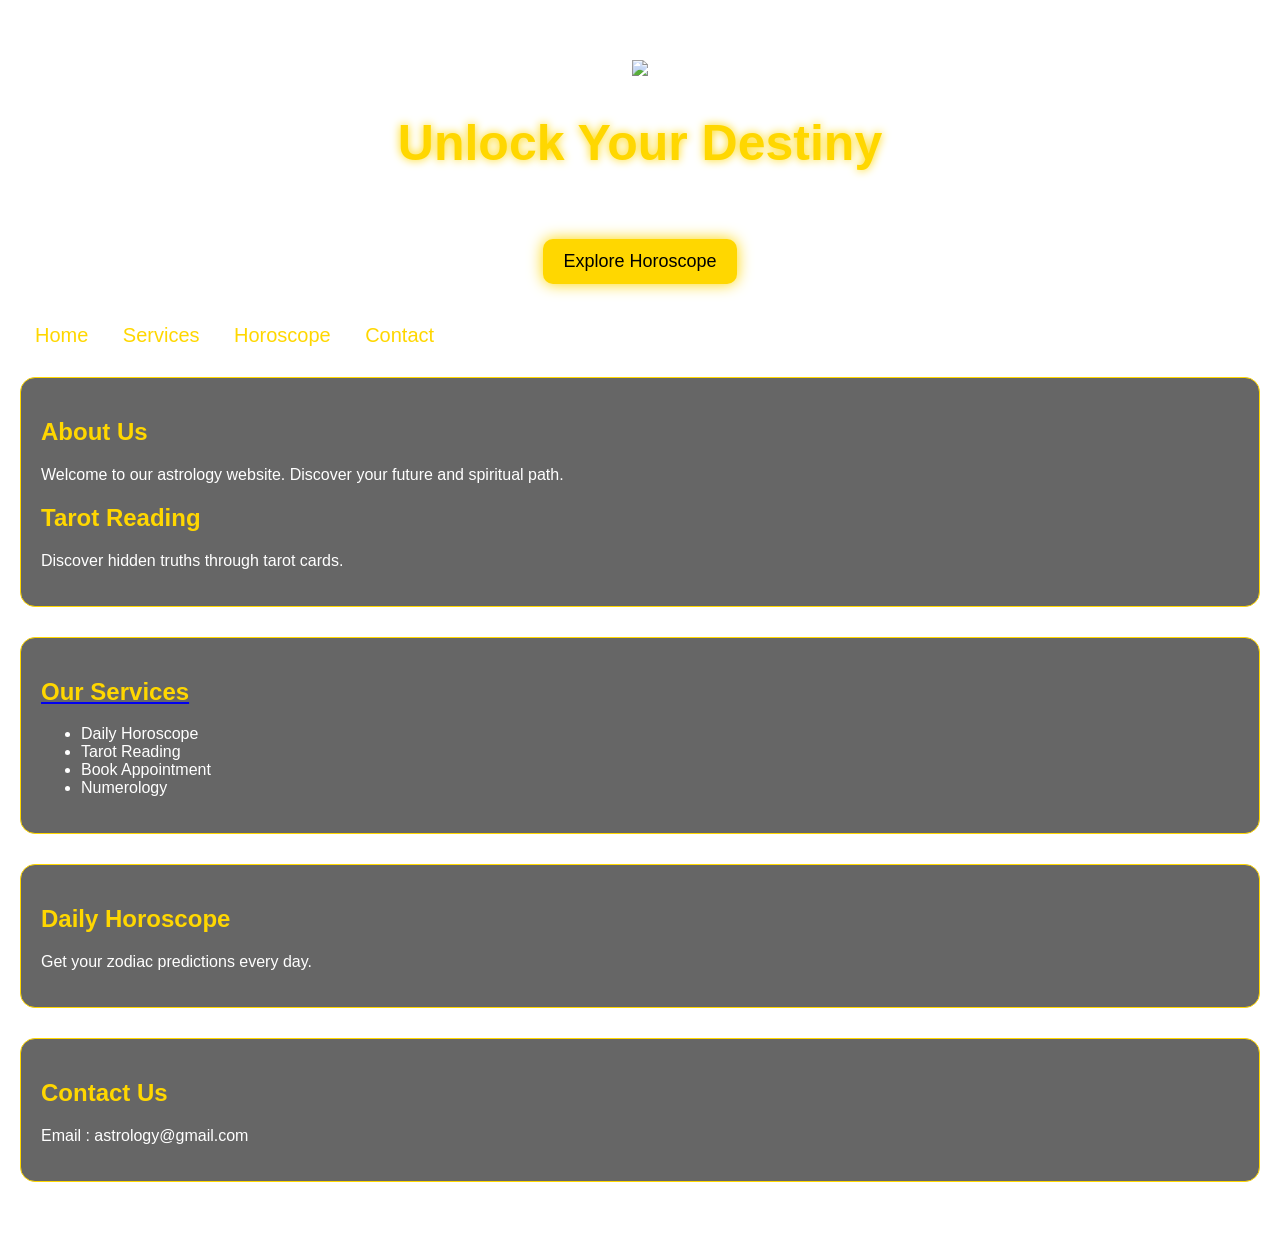
==== index.html @ 722fa4d4 "Astrology website" ====
<!DOCTYPE html>
<html lang="en">
<head>
    <meta charset="UTF-8">
    <meta name="viewport" content="width=device-width, initial-scale=1.0">
    <title>Astrology Website</title>

    <link rel="stylesheet" href="style.css">
</head>

<body>
    <header>
        <img src="https://cdn-icons-png.flaticon.com/512/3659/3659899.png" width="120">

        <h1>Unlock Your Destiny</h1>

        <p>Astrology & Spiritual Guidance</p>

        <button onclick="showMessage()">
            Explore Horoscope
        </button>
    </header>
<nav>

<a href="index.html">Home</a>

<a href="services.html">Services</a>

<a href="horoscope.html">Horoscope</a>

<a href="contact.html">Contact</a>

</nav>
    <section>
        <h2>About Us</h2>

        <p>
            Welcome to our astrology website.
            Discover your future and spiritual path.
        </p>

    <h2>Tarot Reading</h2>

    <p>
        Discover hidden truths through tarot cards.
    </p>

    </section>

    <section>
        <a href="services.html">
<h2>Our Services</h2>
</a>

        <ul>
            <li>Daily Horoscope</li>
            <li>Tarot Reading</li>
            <li>Book Appointment</li>
            <li>Numerology</li>
        </ul>
    </section>

    <section>
        <h2>Daily Horoscope</h2>

        <p>
            Get your zodiac predictions every day.
        </p>
    </section>

    <section>
        <h2>Contact Us</h2>

        <p>Email : astrology@gmail.com</p>
    </section>

    <script src="script.js"></script>
<footer>

<p>© 2026 Astrology Website | Designed by Dhanush</p>

</footer>
</body>
</html>
---- style.css ----
body{
    margin:0;
    padding:20px;

    background:url('https://images.unsplash.com/photo-1518562180175-34a163b1a9a6');

    background-size:cover;

    color:white;

    font-family:Arial;
}

header{
    text-align:center;

    padding:40px;
}

h1{
    font-size:50px;

    color:gold;

    text-shadow:0px 0px 10px gold;
}

h2{
    color:gold;
}

section{
    margin-top:30px;

    padding:20px;

    border-radius:15px;

    background:rgba(0,0,0,0.6);

    border:1px solid gold;
}

button{
    padding:12px 20px;
    background:gold;
    border:none;
    border-radius:10px;
    font-size:18px;
    cursor:pointer;

    box-shadow:0px 0px 15px gold;
}button:hover{
    background:white;
    color:black;
}
    margin-top:20px;
}
nav{
    text-align:center;
    margin-bottom:30px;
}

nav a{
    color:gold;
    text-decoration:none;
    margin:15px;
    font-size:20px;
}

nav a:hover{
    color:white;
}
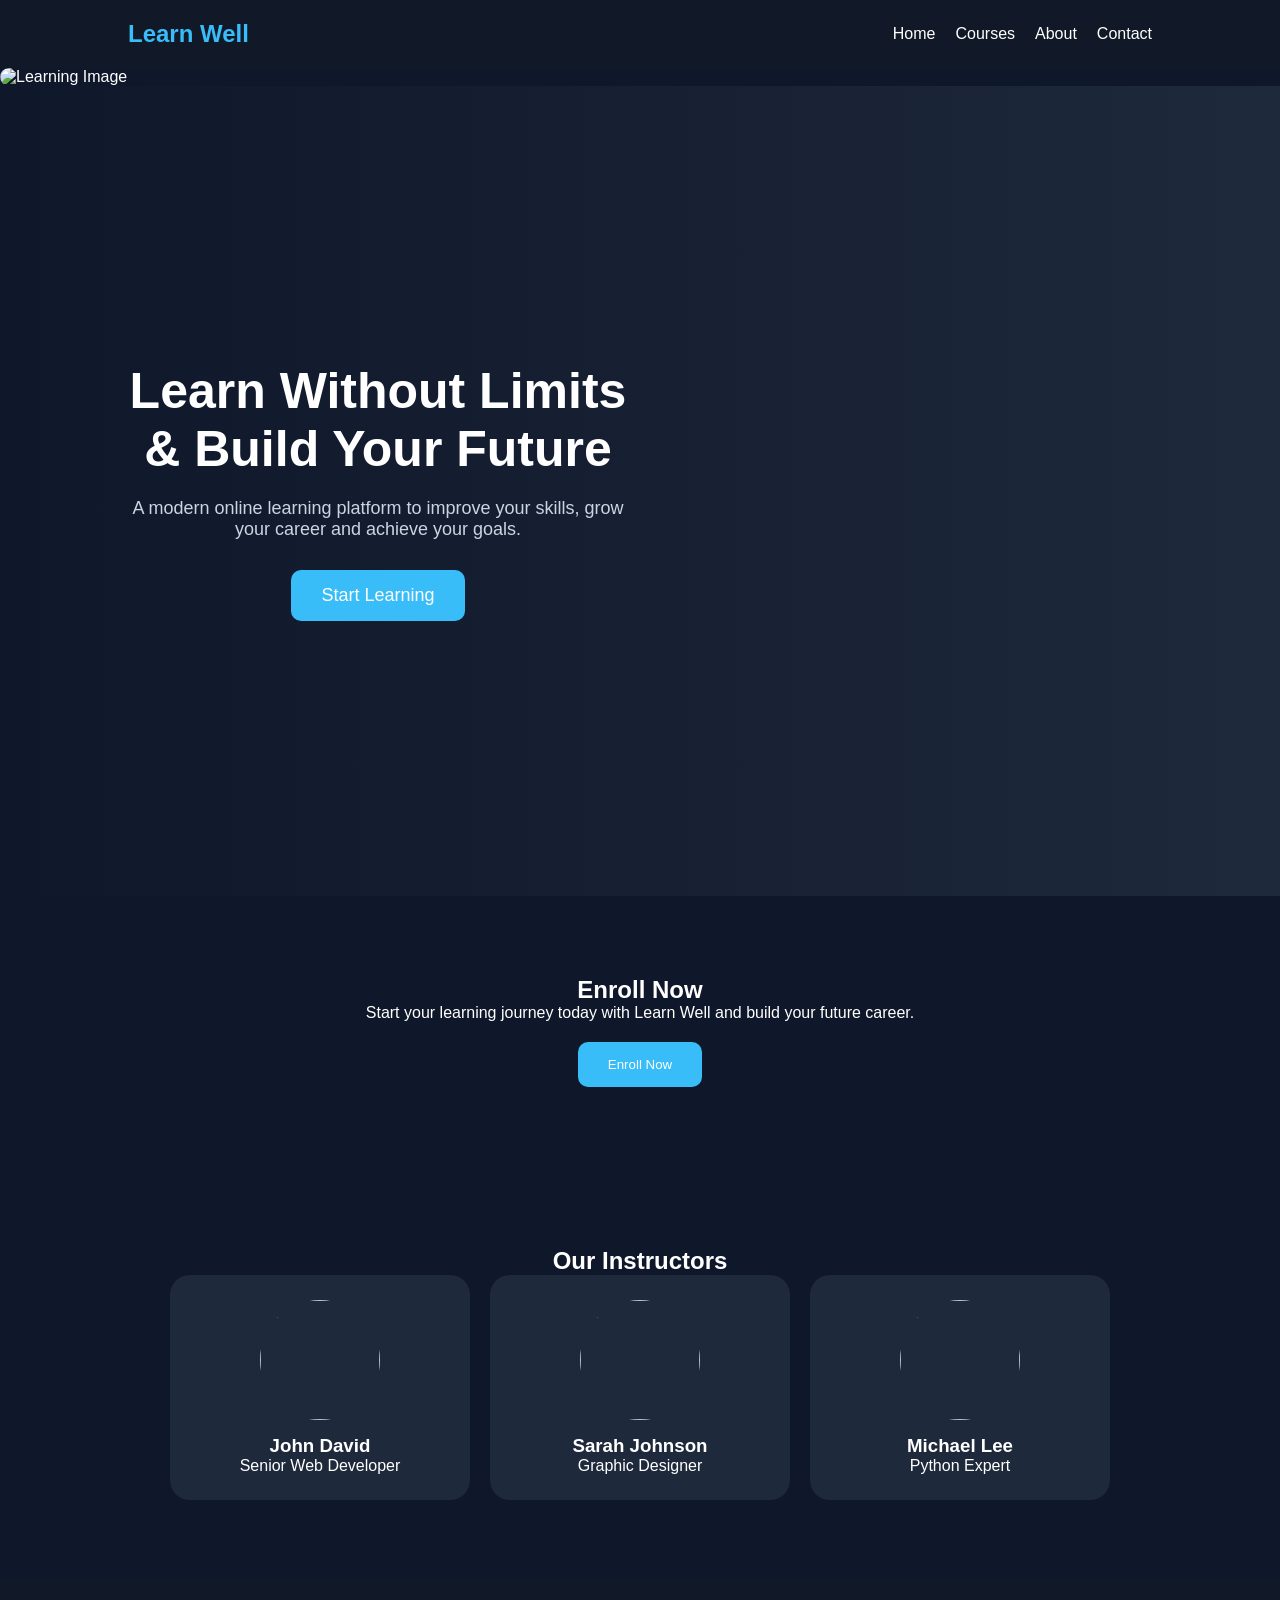
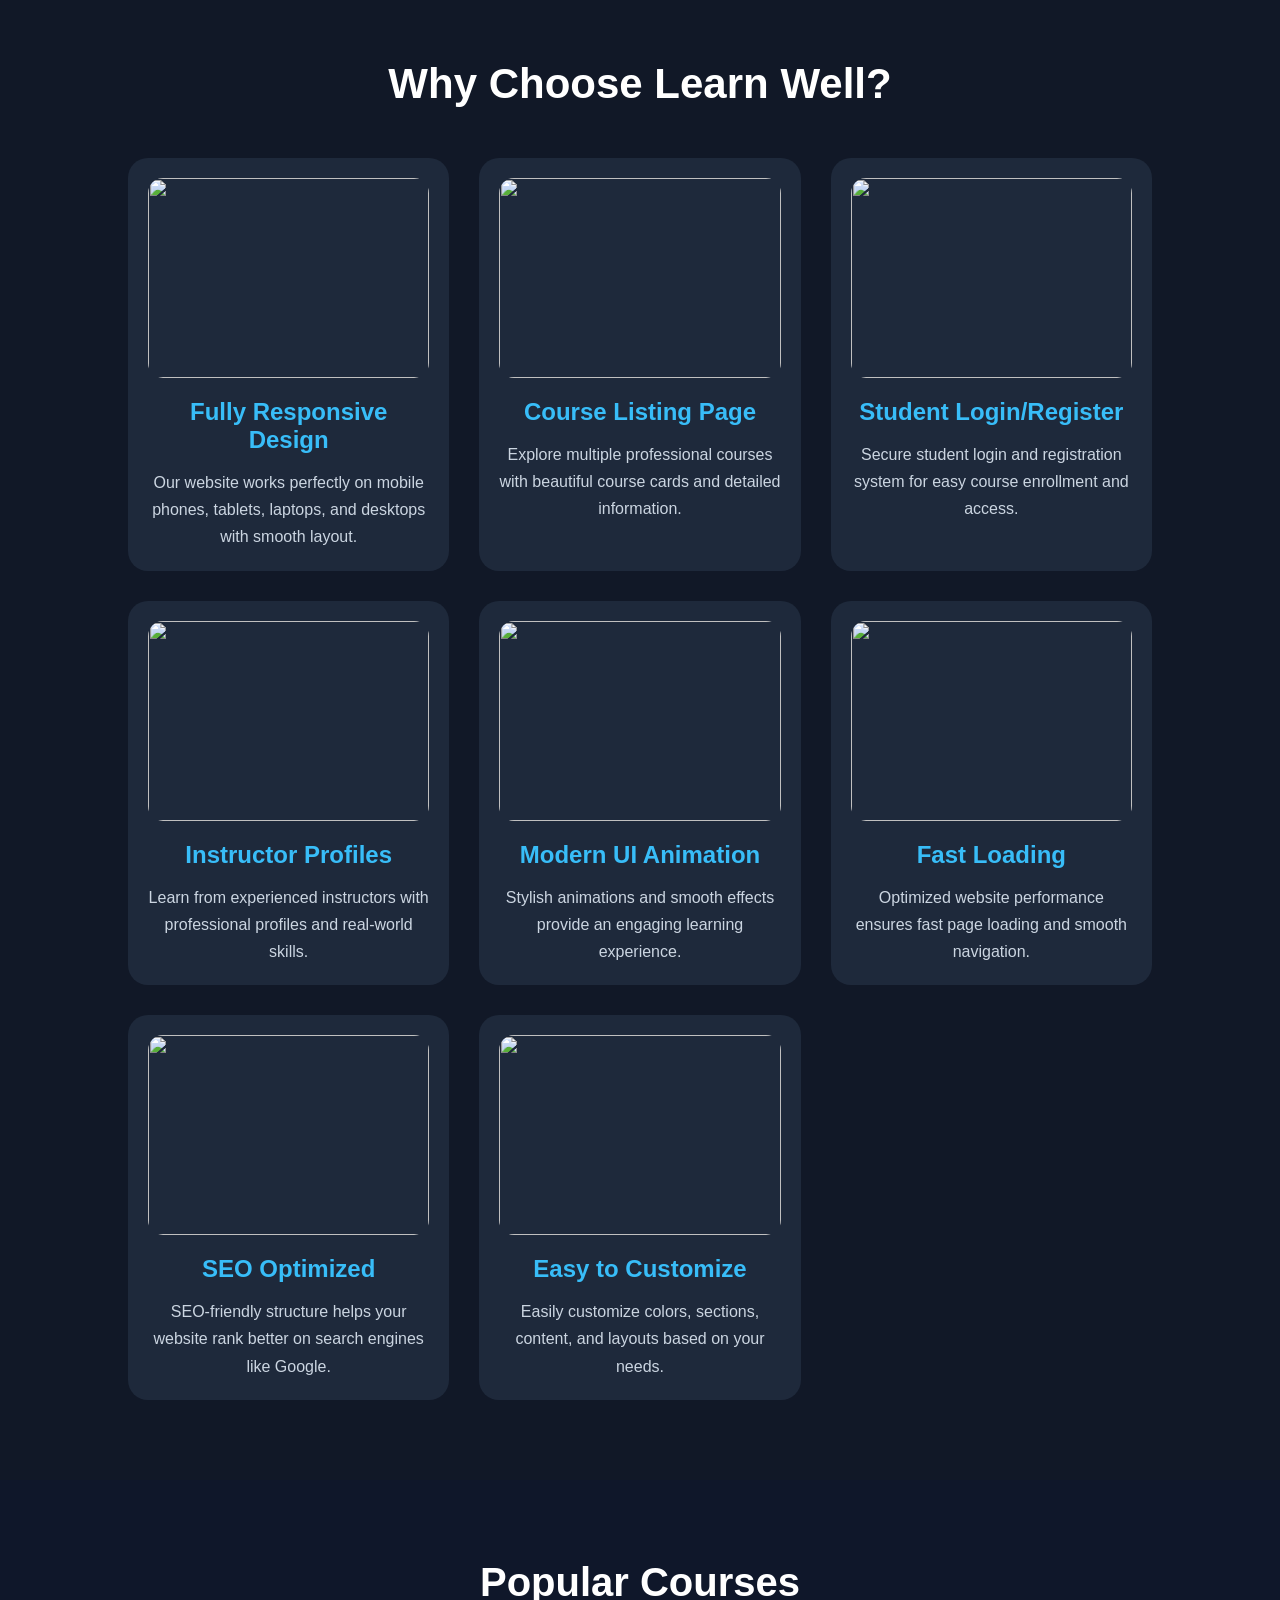
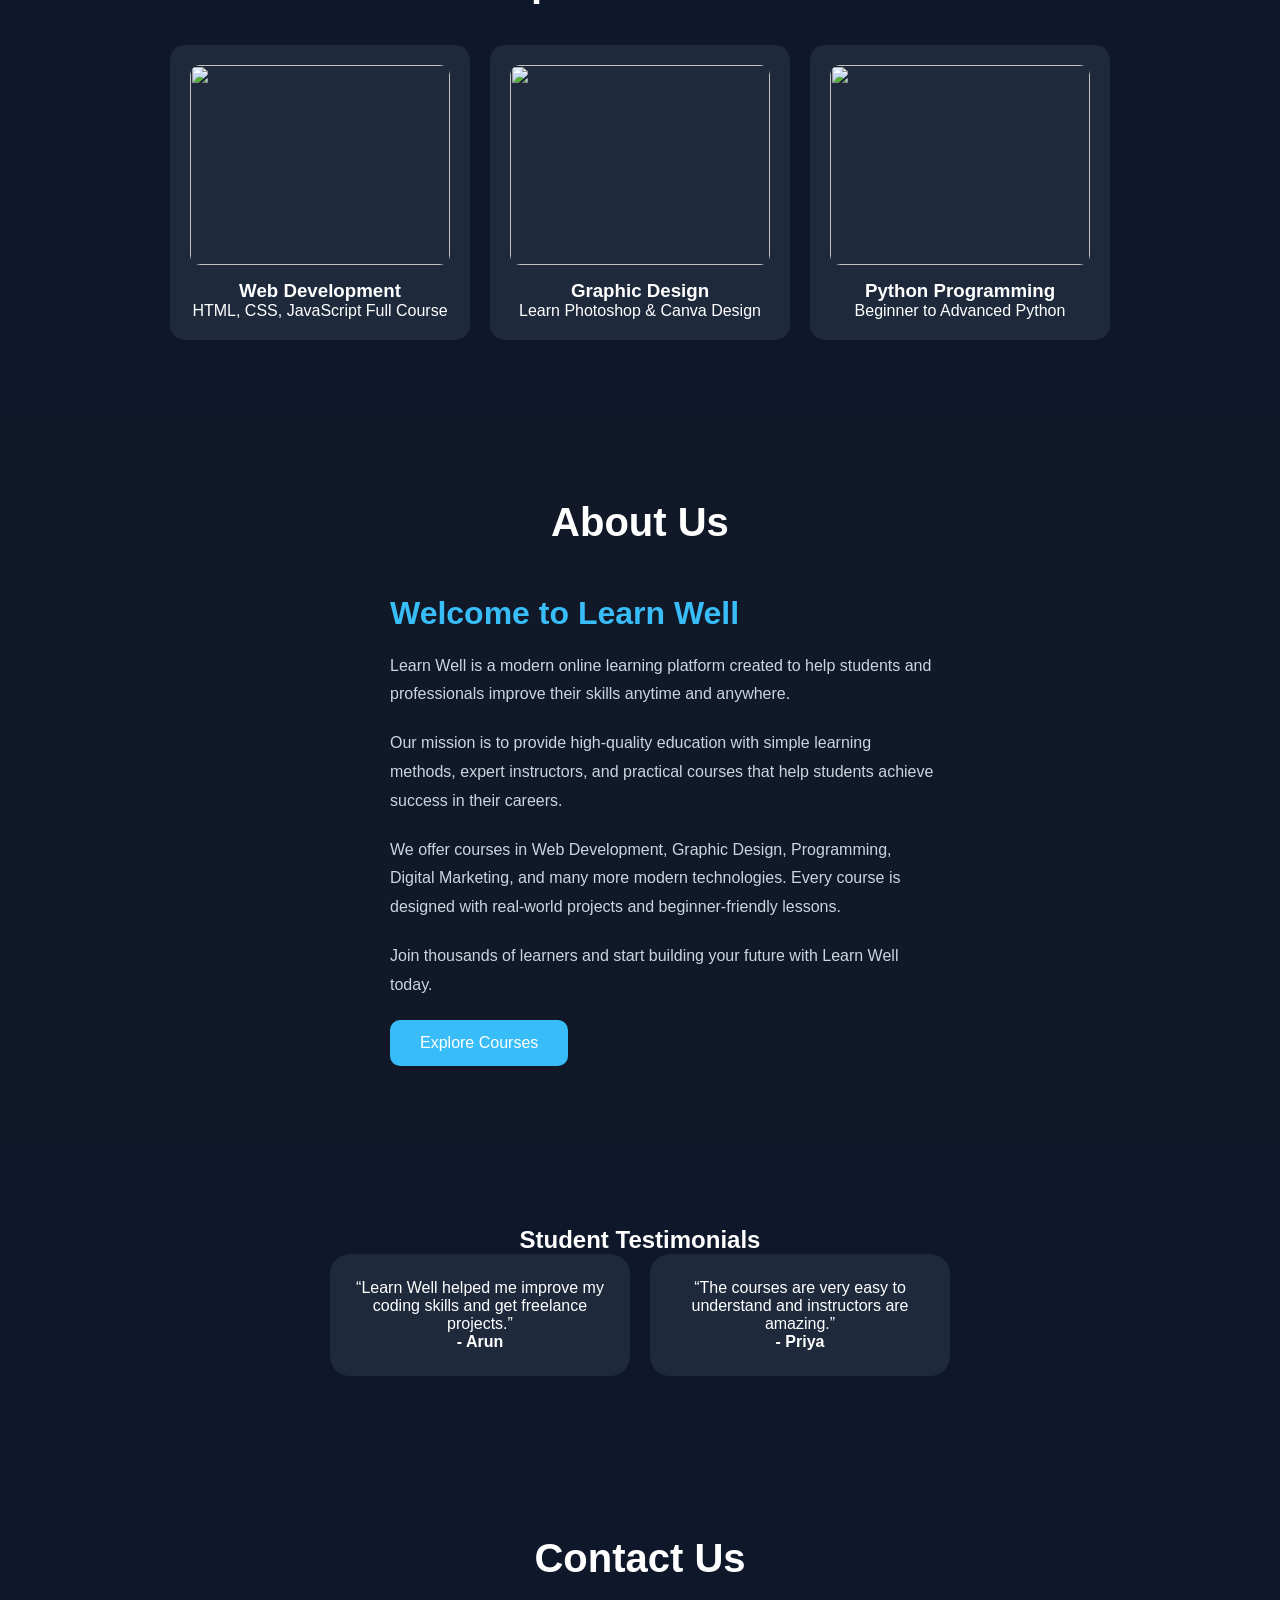
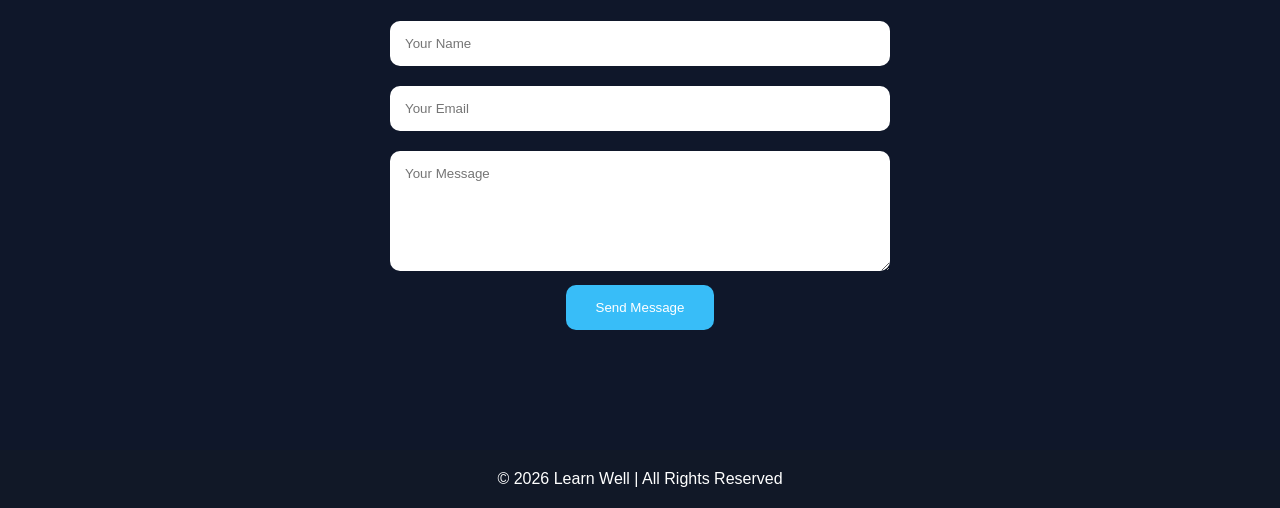
==== commit 4564b784: "Online course website learn well" ====
--- a/index.html
+++ b/index.html
@@ -1,84 +1,325 @@
 <!DOCTYPE html>
 <html lang="en">
 <head>
-    <meta charset="UTF-8">
-    <meta name="viewport" content="width=device-width, initial-scale=1.0">
-    <title>Astrology Website</title>
-
-    <link rel="stylesheet" href="style.css">
+  <meta charset="UTF-8" />
+  <meta name="viewport" content="width=device-width, initial-scale=1.0"/>
+  <title>Learn Well</title>
+  <link rel="stylesheet" href="style.css"/>
 </head>
-
 <body>
-    <header>
-        <img src="https://cdn-icons-png.flaticon.com/512/3659/3659899.png" width="120">
-
-        <h1>Unlock Your Destiny</h1>
-
-        <p>Astrology & Spiritual Guidance</p>
-
-        <button onclick="showMessage()">
-            Explore Horoscope
-        </button>
-    </header>
-<nav>
-
-<a href="index.html">Home</a>
-
-<a href="services.html">Services</a>
-
-<a href="horoscope.html">Horoscope</a>
-
-<a href="contact.html">Contact</a>
-
-</nav>
-    <section>
-        <h2>About Us</h2>
-
-        <p>
-            Welcome to our astrology website.
-            Discover your future and spiritual path.
-        </p>
-
-    <h2>Tarot Reading</h2>
-
-    <p>
-        Discover hidden truths through tarot cards.
-    </p>
-
-    </section>
-
-    <section>
-        <a href="services.html">
-<h2>Our Services</h2>
+
+  <!-- Navbar -->
+  <header>
+    <nav class="navbar">
+      <h2 class="logo">Learn Well</h2>
+
+      <ul class="nav-links">
+        <li><a href="#home">Home</a></li>
+        <li><a href="#courses">Courses</a></li>
+        <li><a href="#about">About</a></li>
+        <li><a href="#contact">Contact</a></li>
+      </ul>
+    </nav>
+  </header>
+
+  <!-- Hero Section -->
+<div class="hero-image">
+  <img src="https://images.unsplash.com/photo-1522202176988-66273c2fd55f" alt="Learning Image">
+</div>
+  <section class="hero">
+    <div class="hero-content">
+      <h1>Learn Without Limits & Build Your Future</h1>
+      <p>
+        A modern online learning platform to improve your skills,
+        grow your career and achieve your goals.
+      </p>
+
+      <a href="courses.html">
+  <button>Start Learning</button>
 </a>
-
-        <ul>
-            <li>Daily Horoscope</li>
-            <li>Tarot Reading</li>
-            <li>Book Appointment</li>
-            <li>Numerology</li>
-        </ul>
-    </section>
-
-    <section>
-        <h2>Daily Horoscope</h2>
-
-        <p>
-            Get your zodiac predictions every day.
-        </p>
-    </section>
-
-    <section>
-        <h2>Contact Us</h2>
-
-        <p>Email : astrology@gmail.com</p>
-    </section>
-
-    <script src="script.js"></script>
-<footer>
-
-<p>© 2026 Astrology Website | Designed by Dhanush</p>
-
-</footer>
+    </div>
+  </section>
+<section class="enroll">
+
+  <h2>Enroll Now</h2>
+
+  <p>
+    Start your learning journey today with Learn Well
+    and build your future career.
+  </p>
+
+ <a href="enroll.html">
+  <button>Enroll Now</button>
+</a>
+</section>
+<section class="instructors">
+
+  <h2>Our Instructors</h2>
+
+  <div class="instructor-container">
+
+    <div class="instructor-card">
+      <img src="https://images.unsplash.com/photo-1500648767791-00dcc994a43e" alt="">
+
+      <h3>John David</h3>
+
+      <p>Senior Web Developer</p>
+    </div>
+
+    <div class="instructor-card">
+      <img src="https://images.unsplash.com/photo-1494790108377-be9c29b29330" alt="">
+
+      <h3>Sarah Johnson</h3>
+
+      <p>Graphic Designer</p>
+    </div>
+
+    <div class="instructor-card">
+      <img src="https://images.unsplash.com/photo-1506794778202-cad84cf45f1d" alt="">
+
+      <h3>Michael Lee</h3>
+
+      <p>Python Expert</p>
+    </div>
+
+  </div>
+
+</section>
+<!-- Key Features -->
+<section class="features">
+
+  <h2>Why Choose Learn Well?</h2>
+
+  <div class="feature-container">
+
+    <!-- Feature 1 -->
+    <div class="feature-box">
+      <img src="https://images.unsplash.com/photo-1516321318423-f06f85e504b3" alt="">
+
+      <h3>Fully Responsive Design</h3>
+
+      <p>
+        Our website works perfectly on mobile phones,
+        tablets, laptops, and desktops with smooth layout.
+      </p>
+    </div>
+
+    <!-- Feature 2 -->
+    <div class="feature-box">
+      <img src="https://images.unsplash.com/photo-1498050108023-c5249f4df085" alt="">
+
+      <h3> Course Listing Page</h3>
+
+      <p>
+        Explore multiple professional courses with
+        beautiful course cards and detailed information.
+      </p>
+    </div>
+
+    <!-- Feature 3 -->
+    <div class="feature-box">
+      <img src="https://images.unsplash.com/photo-1521791136064-7986c2920216" alt="">
+
+      <h3>Student Login/Register</h3>
+
+      <p>
+        Secure student login and registration system
+        for easy course enrollment and access.
+      </p>
+    </div>
+
+    <!-- Feature 4 -->
+    <div class="feature-box">
+      <img src="https://images.unsplash.com/photo-1500648767791-00dcc994a43e" alt="">
+
+      <h3> Instructor Profiles</h3>
+
+      <p>
+        Learn from experienced instructors with
+        professional profiles and real-world skills.
+      </p>
+    </div>
+
+    <!-- Feature 5 -->
+    <div class="feature-box">
+      <img src="https://images.unsplash.com/photo-1461749280684-dccba630e2f6" alt="">
+
+      <h3>Modern UI Animation</h3>
+
+      <p>
+        Stylish animations and smooth effects
+        provide an engaging learning experience.
+      </p>
+    </div>
+
+    <!-- Feature 6 -->
+    <div class="feature-box">
+      <img src="https://images.unsplash.com/photo-1518770660439-4636190af475" alt="">
+
+      <h3>Fast Loading</h3>
+
+      <p>
+        Optimized website performance ensures
+        fast page loading and smooth navigation.
+      </p>
+    </div>
+
+    <!-- Feature 7 -->
+    <div class="feature-box">
+      <img src="https://images.unsplash.com/photo-1552664730-d307ca884978" alt="">
+
+      <h3> SEO Optimized</h3>
+
+      <p>
+        SEO-friendly structure helps your website
+        rank better on search engines like Google.
+      </p>
+    </div>
+
+    <!-- Feature 8 -->
+    <div class="feature-box">
+      <img src="https://images.unsplash.com/photo-1454165804606-c3d57bc86b40" alt="">
+
+      <h3> Easy to Customize</h3>
+
+      <p>
+        Easily customize colors, sections,
+        content, and layouts based on your needs.
+      </p>
+    </div>
+
+  </div>
+
+</section>
+  <!-- Courses -->
+  <section class="courses" id="courses">
+    <h2>Popular Courses</h2>
+
+    <div class="course-container">
+
+  <!-- Web Development -->
+  <div class="course-card">
+    <img src="https://images.unsplash.com/photo-1498050108023-c5249f4df085" alt="">
+
+    <h3>Web Development</h3>
+
+    <p>HTML, CSS, JavaScript Full Course</p>
+  </div>
+
+  <!-- Graphic Design -->
+  <div class="course-card">
+    <img src="https://images.unsplash.com/photo-1626785774573-4b799315345d" alt="">
+
+    <h3>Graphic Design</h3>
+
+    <p>Learn Photoshop & Canva Design</p>
+  </div>
+
+  <!-- Python -->
+  <div class="course-card">
+    <img src="https://images.unsplash.com/photo-1526379095098-d400fd0bf935" alt="">
+
+    <h3>Python Programming</h3>
+
+    <p>Beginner to Advanced Python</p>
+  </div>
+
+</div>
+  </section>
+
+  <!-- About -->
+<section class="about" id="about">
+
+  <h2>About Us</h2>
+
+  <div class="about-container">
+
+    <div class="about-image">
+      <img src="https://images.unsplash.com/photo-1516321318423-f06f85e504b3" alt="">
+    </div>
+
+    <div class="about-content">
+
+      <h3>Welcome to Learn Well</h3>
+
+      <p>
+        Learn Well is a modern online learning platform created
+        to help students and professionals improve their skills
+        anytime and anywhere.
+      </p>
+
+      <p>
+        Our mission is to provide high-quality education with
+        simple learning methods, expert instructors, and
+        practical courses that help students achieve success
+        in their careers.
+      </p>
+
+      <p>
+        We offer courses in Web Development, Graphic Design,
+        Programming, Digital Marketing, and many more modern
+        technologies. Every course is designed with real-world
+        projects and beginner-friendly lessons.
+      </p>
+
+      <p>
+        Join thousands of learners and start building your
+        future with Learn Well today.
+      </p>
+
+      <a href="courses.html">
+  <button>Explore Courses</button>
+</a>
+
+    </div>
+
+  </div>
+
+</section>
+<section class="testimonials">
+
+  <h2>Student Testimonials</h2>
+
+  <div class="testimonial-container">
+
+    <div class="testimonial-card">
+      <p>
+        “Learn Well helped me improve my coding skills
+        and get freelance projects.”
+      </p>
+
+      <h4>- Arun</h4>
+    </div>
+
+    <div class="testimonial-card">
+      <p>
+        “The courses are very easy to understand and
+        instructors are amazing.”
+      </p>
+
+      <h4>- Priya</h4>
+    </div>
+
+  </div>
+
+</section>
+  <!-- Contact -->
+  <section class="contact" id="contact">
+    <h2>Contact Us</h2>
+
+    <form>
+      <input type="text" placeholder="Your Name" required>
+      <input type="email" placeholder="Your Email" required>
+      <textarea placeholder="Your Message"></textarea>
+
+      <button type="submit">Send Message</button>
+    </form>
+  </section>
+
+  <footer>
+    <p>© 2026 Learn Well | All Rights Reserved</p>
+  </footer>
+
+  <script src="script. js"></script>
 </body>
 </html>
--- a/style.css
+++ b/style.css
@@ -1,73 +1,462 @@
+*{
+  margin:0;
+  padding:0;
+  box-sizing:border-box;
+  font-family:Arial, sans-serif;
+}
+
 body{
-    margin:0;
-    padding:20px;
-
-    background:url('https://images.unsplash.com/photo-1518562180175-34a163b1a9a6');
-
-    background-size:cover;
-
-    color:white;
-
-    font-family:Arial;
-}
-
-header{
-    text-align:center;
-
-    padding:40px;
-}
-
-h1{
-    font-size:50px;
-
-    color:gold;
-
-    text-shadow:0px 0px 10px gold;
-}
-
-h2{
-    color:gold;
-}
-
-section{
-    margin-top:30px;
-
-    padding:20px;
-
-    border-radius:15px;
-
-    background:rgba(0,0,0,0.6);
-
-    border:1px solid gold;
-}
-
-button{
-    padding:12px 20px;
-    background:gold;
-    border:none;
-    border-radius:10px;
-    font-size:18px;
-    cursor:pointer;
-
-    box-shadow:0px 0px 15px gold;
-}button:hover{
-    background:white;
-    color:black;
-}
-    margin-top:20px;
-}
-nav{
-    text-align:center;
-    margin-bottom:30px;
-}
-
-nav a{
-    color:gold;
-    text-decoration:none;
-    margin:15px;
-    font-size:20px;
-}
-
-nav a:hover{
-    color:white;
+  background:#0f172a;
+  color:white;
+}
+
+/* Navbar */
+.navbar{
+  display:flex;
+  justify-content:space-between;
+  align-items:center;
+  padding:20px 10%;
+  background:#111827;
+}
+
+.logo{
+  color:#38bdf8;
+}
+
+.nav-links{
+  display:flex;
+  list-style:none;
+}
+
+.nav-links li{
+  margin-left:20px;
+}
+
+.nav-links a{
+  color:white;
+  text-decoration:none;
+  transition:0.3s;
+}
+
+.nav-links a:hover{
+  color:#38bdf8;
+}
+
+/* Hero */
+.hero{
+  height:90vh;
+  display:flex;
+  justify-content:center;
+  align-items:center;
+  text-align:center;
+  padding:20px;
+  background:linear-gradient(to right,#0f172a,#1e293b);
+}
+
+.hero-content h1{
+  font-size:50px;
+  margin-bottom:20px;
+}
+
+.hero-content p{
+  font-size:18px;
+  margin-bottom:30px;
+  color:#cbd5e1;
+}
+
+.hero button{
+  padding:15px 30px;
+  border:none;
+  background:#38bdf8;
+  color:white;
+  font-size:18px;
+  border-radius:10px;
+  cursor:pointer;
+  transition:0.3s;
+}
+
+.hero button:hover{
+  background:#0284c7;
+}
+.features{
+  padding:80px 10%;
+  background:#111827;
+  text-align:center;
+}
+
+.features h2{
+  font-size:42px;
+  margin-bottom:50px;
+}
+
+.feature-container{
+  display:grid;
+  grid-template-columns:repeat(auto-fit,minmax(280px,1fr));
+  gap:30px;
+}
+
+.feature-box{
+  background:#1e293b;
+  padding:20px;
+  border-radius:20px;
+  transition:0.4s;
+}
+
+.feature-box:hover{
+  transform:translateY(-10px);
+}
+
+.feature-box img{
+  width:100%;
+  height:200px;
+  object-fit:cover;
+  border-radius:15px;
+  margin-bottom:20px;
+}
+
+.feature-box h3{
+  color:#38bdf8;
+  margin-bottom:15px;
+  font-size:24px;
+}
+
+.feature-box p{
+  color:#cbd5e1;
+  line-height:1.7;
+}
+
+
+
+/* Courses */
+.courses{
+  padding:80px 10%;
+  text-align:center;
+}
+
+.courses h2{
+  margin-bottom:40px;
+  font-size:40px;
+}
+
+.course-container{
+  display:flex;
+  justify-content:center;
+  gap:20px;
+  flex-wrap:wrap;
+  align-items:center;
+}
+
+.course-card{
+  background:#1e293b;
+  padding:20px;
+  border-radius:15px;
+  width:300px;
+  text-align:center;
+  transition:0.3s;
+}
+
+.course-card img{
+  width:100%;
+  height:200px;
+  object-fit:cover;
+  border-radius:10px;
+  margin-bottom:15px;
+}
+
+.course-card:hover{
+  transform:translateY(-10px);
+}
+/* About */
+.about{
+  padding:80px 10%;
+  background:#111827;
+}
+
+.about h2{
+  text-align:center;
+  font-size:40px;
+  margin-bottom:50px;
+}
+
+.about-container{
+  display:flex;
+  justify-content:center;
+  align-items:center;
+  gap:50px;
+  flex-wrap:wrap;
+}
+
+.about-image img{
+  width:450px;
+  max-width:100%;
+  border-radius:20px;
+}
+
+.about-content{
+  max-width:550px;
+}
+
+.about-content h3{
+  font-size:32px;
+  margin-bottom:20px;
+  color:#38bdf8;
+}
+
+.about-content p{
+  line-height:1.8;
+  margin-bottom:20px;
+  color:#cbd5e1;
+}
+
+.about-content button{
+  padding:14px 30px;
+  border:none;
+  background:#38bdf8;
+  color:white;
+  border-radius:10px;
+  font-size:16px;
+  cursor:pointer;
+  transition:0.3s;
+}
+
+.about-content button:hover{
+  background:#0284c7;
+}
+/* Contact */
+.contact{
+  padding:80px 10%;
+  text-align:center;
+}
+
+.contact h2{
+  margin-bottom:30px;
+  font-size:40px;
+}
+
+form{
+  max-width:500px;
+  margin:auto;
+}
+
+input, textarea{
+  width:100%;
+  padding:15px;
+  margin:10px 0;
+  border:none;
+  border-radius:10px;
+}
+
+textarea{
+  height:120px;
+}
+
+form button{
+  padding:15px 30px;
+  border:none;
+  background:#38bdf8;
+  color:white;
+  border-radius:10px;
+  cursor:pointer;
+}
+
+/* Footer */
+footer{
+  text-align:center;
+  padding:20px;
+  background:#111827;
+  margin-top:40px;
+}
+
+/* Responsive */
+@media(max-width:768px){
+
+  .navbar{
+    flex-direction:column;
+  }
+
+  .nav-links{
+    margin-top:15px;
+  }
+
+  .hero-content h1{
+    font-size:35px;
+  }
+
+}
+.hero{
+  min-height:90vh;
+  display:flex;
+  justify-content:space-between;
+  align-items:center;
+  padding:50px 10%;
+  background:linear-gradient(to right,#0f172a,#1e293b);
+  flex-wrap:wrap;
+}
+
+.hero-content{
+  max-width:500px;
+}
+
+.hero-image img{
+  width:450px;
+  max-width:100%;
+  animation:float 3s ease-in-out infinite;
+}
+
+/* Animation */
+@keyframes float{
+  0%{
+    transform:translateY(0px);
+  }
+
+  50%{
+    transform:translateY(-15px);
+  }
+
+  100%{
+    transform:translateY(0px);
+  }
+}
+.course-card img{
+  width:100%;
+  border-radius:10px;
+  margin-bottom:15px;
+}
+
+.hero-image img{
+  width:450px;
+  border-radius:20px;
+}
+.course-details,
+.instructors,
+.enroll,
+.testimonials{
+  padding:80px 10%;
+  text-align:center;
+}
+
+.details-container,
+.instructor-container,
+.testimonial-container{
+  display:flex;
+  gap:20px;
+  justify-content:center;
+  flex-wrap:wrap;
+}
+
+.detail-card,
+.instructor-card,
+.testimonial-card{
+  background:#1e293b;
+  padding:25px;
+  border-radius:20px;
+  width:300px;
+}
+
+.instructor-card img{
+  width:120px;
+  height:120px;
+  object-fit:cover;
+  border-radius:50%;
+  margin-bottom:15px;
+}
+
+.enroll button{
+  padding:15px 30px;
+  margin-top:20px;
+  border:none;
+  background:#38bdf8;
+  color:white;
+  border-radius:10px;
+  cursor:pointer;
+}
+.about-page{
+  min-height:100vh;
+  padding:80px 10%;
+  background:#0f172a;
+  color:white;
+}
+
+.about-container{
+  display:flex;
+  justify-content:center;
+  align-items:center;
+  gap:50px;
+  flex-wrap:wrap;
+}
+
+.about-image img{
+  width:500px;
+  max-width:100%;
+  border-radius:20px;
+}
+
+.about-content{
+  max-width:550px;
+}
+
+.about-content h1{
+  font-size:45px;
+  margin-bottom:20px;
+  color:#38bdf8;
+}
+
+.about-content p{
+  line-height:1.8;
+  margin-bottom:20px;
+  color:#cbd5e1;
+}
+
+.about-content button{
+  padding:14px 30px;
+  border:none;
+  background:#38bdf8;
+  color:white;
+  border-radius:10px;
+  cursor:pointer;
+  font-size:16px;
+}
+.enroll-page{
+  height:100vh;
+  display:flex;
+  justify-content:center;
+  align-items:center;
+  background:#0f172a;
+}
+
+.enroll-box{
+  background:#1e293b;
+  padding:40px;
+  border-radius:20px;
+  width:350px;
+  text-align:center;
+  color:white;
+}
+
+.enroll-box h1{
+  margin-bottom:15px;
+  color:#38bdf8;
+}
+
+.enroll-box p{
+  margin-bottom:25px;
+  color:#cbd5e1;
+}
+
+.enroll-box input{
+  width:100%;
+  padding:14px;
+  margin-bottom:15px;
+  border:none;
+  border-radius:10px;
+}
+
+.enroll-box button{
+  width:100%;
+  padding:14px;
+  border:none;
+  background:#38bdf8;
+  color:white;
+  border-radius:10px;
+  cursor:pointer;
 }
